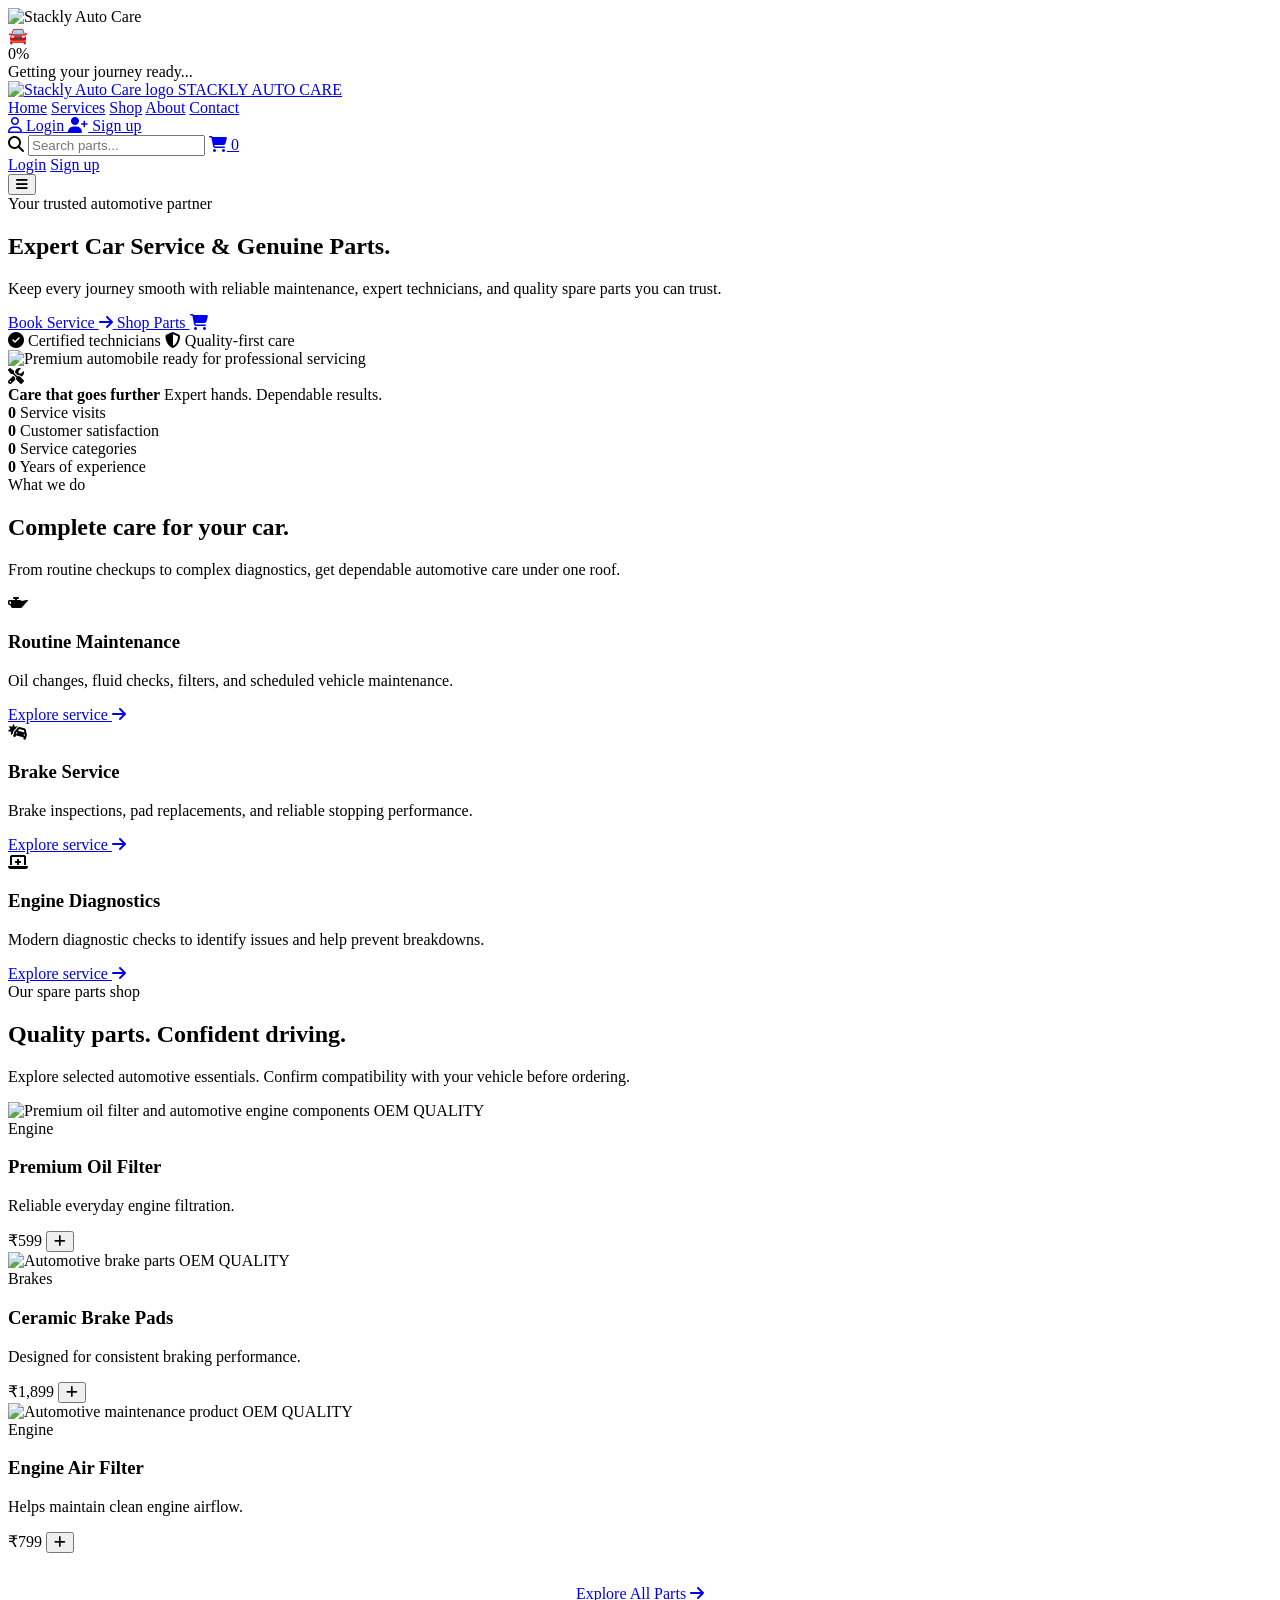
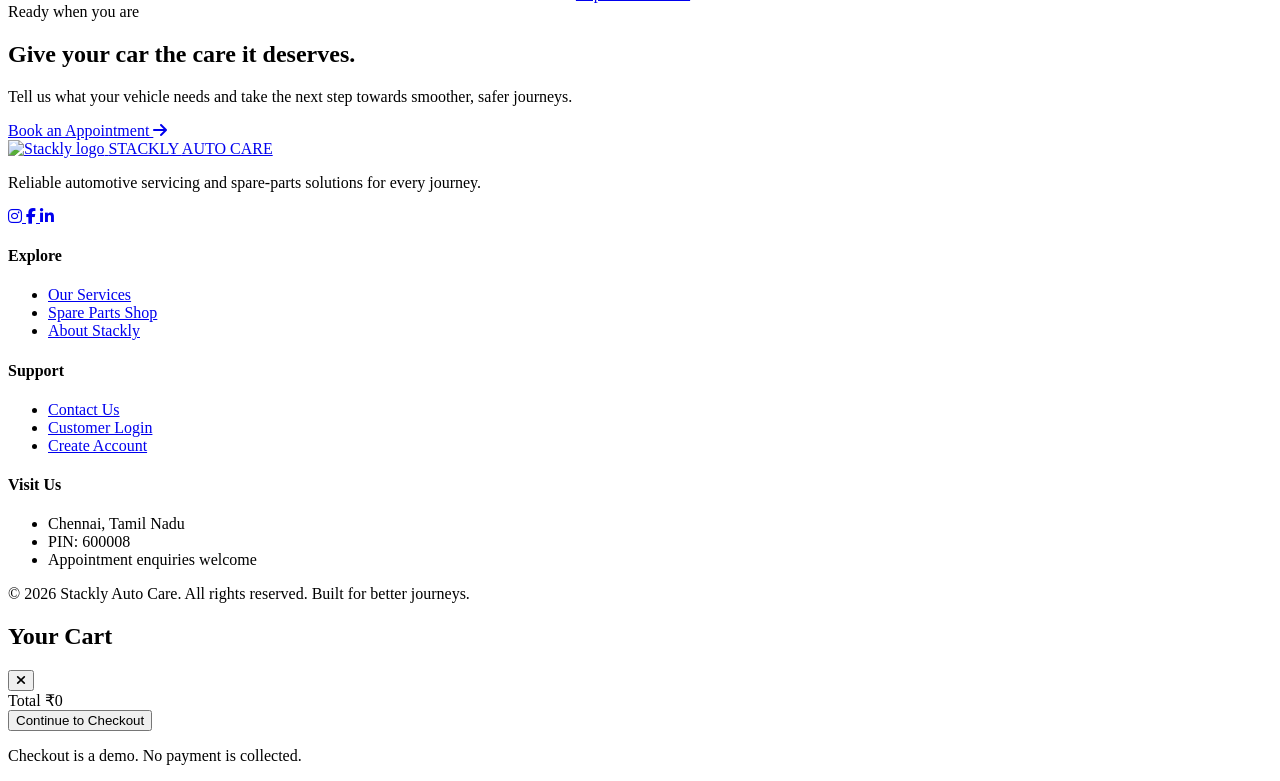
==== index.html @ f5e22f19 "Add files via upload" ====
<!DOCTYPE html>
<html lang="en">
<head>
  <meta charset="UTF-8">
  <meta name="viewport" content="width=device-width, initial-scale=1.0">
  <meta name="theme-color" content="#0A2540">
  <meta name="description" content="Stackly Auto Care — expert automotive service and genuine spare parts in Chennai.">

  <title>Stackly Auto Care | Expert Car Service &amp; Genuine Parts</title>

  
  <link rel="stylesheet" href="https://cdnjs.cloudflare.com/ajax/libs/font-awesome/6.5.2/css/all.min.css">
  <link rel="stylesheet" href="css/style.css">

  <script src="js/main.js" defer></script>
</head>

<body>

  <!-- PRELOADER -->
  <div id="preloader" aria-label="Loading Stackly Auto Care">
    <div class="loader-content">
      <img
        class="loader-logo"
        src="img/logo%20(2).webp"
        alt="Stackly Auto Care"
      >

      <div class="road">
        <span class="driving-car">🚘</span>
      </div>

      <div
        class="loader-progress"
        role="progressbar"
        aria-label="Page loading progress"
        aria-valuemin="0"
        aria-valuemax="100"
      >
        <span id="loader-bar"></span>
      </div>

      <div id="loader-number" class="loader-number">0%</div>
      <div class="loader-caption">Getting your journey ready...</div>
    </div>
  </div>

  <!-- HEADER AND NAVIGATION -->
  <header class="site-header">
    <div class="container navbar">

      <!-- BRAND LOGO -->
      <a class="brand" href="index.html" aria-label="Stackly Auto Care Home">
        <img
          src="img/logo%20(2).webp"
          alt="Stackly Auto Care logo"
        >
        <span class="brand-name">
          STACKLY <span>AUTO CARE</span>
        </span>
      </a>

      <!-- PRIMARY NAVIGATION -->
      <nav
        class="nav-links"
        id="primary-navigation"
        aria-label="Main navigation"
      >
        <a href="index.html" class="active">Home</a>
        <a href="services.html">Services</a>
        <a href="shop.html">Shop</a>
        <a href="about.html">About</a>
        <a href="contact.html">Contact</a>

        <!-- AUTH LINKS: MOBILE MENU -->
        <div class="mobile-auth-links">
          <a href="login.html">
            <i class="fa-regular fa-user" aria-hidden="true"></i>
            Login
          </a>

          <a href="signup.html">
            <i class="fa-solid fa-user-plus" aria-hidden="true"></i>
            Sign up
          </a>
        </div>
      </nav>

      <!-- SEARCH, CART, AUTH AND MENU BUTTON -->
      <div class="nav-actions">

        <label class="search-wrap">
          <i class="fa-solid fa-magnifying-glass" aria-hidden="true"></i>
          <input
            id="global-search"
            type="search"
            placeholder="Search parts..."
            aria-label="Search products"
          >
        </label>

        <a href="shop.html" class="cart-link" aria-label="Open shopping cart">
          <i class="fa-solid fa-cart-shopping" aria-hidden="true"></i>
          <span class="cart-count">0</span>
        </a>

        <!-- DESKTOP AUTH BUTTONS -->
        <div class="auth-links">
          <a class="btn btn-outline" href="login.html">Login</a>
          <a class="btn btn-primary" href="signup.html">Sign up</a>
        </div>

        <!-- MOBILE MENU BUTTON -->
        <button
          class="menu-toggle"
          type="button"
          aria-label="Open navigation menu"
          aria-controls="primary-navigation"
          aria-expanded="false"
        >
          <i class="fa-solid fa-bars" aria-hidden="true"></i>
        </button>

      </div>
    </div>
  </header>

  <main>

    <!-- HERO -->
    <section class="hero">
      <div class="container hero-grid">

        <div class="hero-copy reveal">
          <span class="eyebrow">Your trusted automotive partner</span>

          <h1>
            Expert Car Service
            <span>&amp; Genuine Parts.</span>
          </h1>

          <p>
            Keep every journey smooth with reliable maintenance,
            expert technicians, and quality spare parts you can trust.
          </p>

          <div class="hero-actions">
            <a href="contact.html#appointment" class="btn btn-primary">
              Book Service
              <i class="fa-solid fa-arrow-right" aria-hidden="true"></i>
            </a>

            <a href="shop.html" class="btn btn-white">
              Shop Parts
              <i class="fa-solid fa-cart-shopping" aria-hidden="true"></i>
            </a>
          </div>

          <div class="hero-trust">
            <span>
              <i class="fa-solid fa-circle-check" aria-hidden="true"></i>
              Certified technicians
            </span>

            <span>
              <i class="fa-solid fa-shield-halved" aria-hidden="true"></i>
              Quality-first care
            </span>
          </div>
        </div>

        <!-- LOCAL IMAGE 1: HERO CAR -->
        <div class="hero-visual reveal">
          <img
            class="hero-car-image"
            src="img/adam-stefanca-hdMSxGizchk-unsplash.jpg"
            alt="Premium automobile ready for professional servicing"
            fetchpriority="high"
          >

          <div class="floating-card">
            <div class="floating-icon">
              <i class="fa-solid fa-screwdriver-wrench" aria-hidden="true"></i>
            </div>

            <strong>Care that goes further</strong>
            <span>Expert hands. Dependable results.</span>
          </div>
        </div>

      </div>
    </section>

    <!-- STATISTICS -->
    <section class="stats-strip">
      <div class="container stats-grid">

        <div class="stat">
          <strong data-count="2500" data-suffix="+">0</strong>
          <span>Service visits</span>
        </div>

        <div class="stat">
          <strong data-count="98" data-suffix="%">0</strong>
          <span>Customer satisfaction</span>
        </div>

        <div class="stat">
          <strong data-count="12" data-suffix="+">0</strong>
          <span>Service categories</span>
        </div>

        <div class="stat">
          <strong data-count="8" data-suffix="+">0</strong>
          <span>Years of experience</span>
        </div>

      </div>
    </section>

    <!-- SERVICES PREVIEW -->
    <section class="section">
      <div class="container">

        <div class="section-head reveal">
          <span class="eyebrow">What we do</span>

          <h2>
            Complete care for
            <span class="text-blue">your car.</span>
          </h2>

          <p>
            From routine checkups to complex diagnostics,
            get dependable automotive care under one roof.
          </p>
        </div>

        <div class="grid-3">

          <article class="card service-card reveal">
            <div class="icon-box">
              <i class="fa-solid fa-oil-can" aria-hidden="true"></i>
            </div>

            <h3>Routine Maintenance</h3>

            <p>
              Oil changes, fluid checks, filters, and scheduled
              vehicle maintenance.
            </p>

            <a href="services.html" class="card-link">
              Explore service
              <i class="fa-solid fa-arrow-right" aria-hidden="true"></i>
            </a>
          </article>

          <article class="card service-card reveal">
            <div class="icon-box">
              <i class="fa-solid fa-car-burst" aria-hidden="true"></i>
            </div>

            <h3>Brake Service</h3>

            <p>
              Brake inspections, pad replacements, and reliable
              stopping performance.
            </p>

            <a href="services.html" class="card-link">
              Explore service
              <i class="fa-solid fa-arrow-right" aria-hidden="true"></i>
            </a>
          </article>

          <article class="card service-card reveal">
            <div class="icon-box">
              <i class="fa-solid fa-laptop-medical" aria-hidden="true"></i>
            </div>

            <h3>Engine Diagnostics</h3>

            <p>
              Modern diagnostic checks to identify issues and
              help prevent breakdowns.
            </p>

            <a href="services.html" class="card-link">
              Explore service
              <i class="fa-solid fa-arrow-right" aria-hidden="true"></i>
            </a>
          </article>

        </div>
      </div>
    </section>

    <!-- SPARE PARTS -->
    <section class="section section-soft">
      <div class="container">

        <div class="section-head reveal">
          <span class="eyebrow">Our spare parts shop</span>

          <h2>
            Quality parts.
            <span class="text-blue">Confident driving.</span>
          </h2>

          <p>
            Explore selected automotive essentials.
            Confirm compatibility with your vehicle before ordering.
          </p>
        </div>

        <div class="grid-3">

          <!-- PRODUCT 1 -->
          <article class="card product-card reveal" data-searchable>
            <div class="product-image">
              <img
                src="img/kc-shum-hwZq2xkf3mM-unsplash.jpg"
                alt="Premium oil filter and automotive engine components"
                loading="lazy"
              >
              <span class="pill oem-badge">OEM QUALITY</span>
            </div>

            <div class="product-body">
              <span class="product-category">Engine</span>
              <h3>Premium Oil Filter</h3>
              <p>Reliable everyday engine filtration.</p>

              <div class="product-bottom">
                <span class="price">₹599</span>
                <button
                  type="button"
                  class="add-cart"
                  data-product="oil-filter"
                  aria-label="Add Premium Oil Filter to cart"
                >
                  <i class="fa-solid fa-plus" aria-hidden="true"></i>
                </button>
              </div>
            </div>
          </article>

          <!-- PRODUCT 2 -->
          <article class="card product-card reveal" data-searchable>
            <div class="product-image">
              <img
                src="img/mehmet-talha-onuk-pnsfHAAA-k4-unsplash.jpg"
                alt="Automotive brake parts"
                loading="lazy"
              >
              <span class="pill oem-badge">OEM QUALITY</span>
            </div>

            <div class="product-body">
              <span class="product-category">Brakes</span>
              <h3>Ceramic Brake Pads</h3>
              <p>Designed for consistent braking performance.</p>

              <div class="product-bottom">
                <span class="price">₹1,899</span>
                <button
                  type="button"
                  class="add-cart"
                  data-product="brake-pads"
                  aria-label="Add Ceramic Brake Pads to cart"
                >
                  <i class="fa-solid fa-plus" aria-hidden="true"></i>
                </button>
              </div>
            </div>
          </article>

          <!-- PRODUCT 3 -->
          <article class="card product-card reveal" data-searchable>
            <div class="product-image">
              <img
                src="img/peter-broomfield-m3m-lnR90uM-unsplash.jpg"
                alt="Automotive maintenance product"
                loading="lazy"
              >
              <span class="pill oem-badge">OEM QUALITY</span>
            </div>

            <div class="product-body">
              <span class="product-category">Engine</span>
              <h3>Engine Air Filter</h3>
              <p>Helps maintain clean engine airflow.</p>

              <div class="product-bottom">
                <span class="price">₹799</span>
                <button
                  type="button"
                  class="add-cart"
                  data-product="air-filter"
                  aria-label="Add Engine Air Filter to cart"
                >
                  <i class="fa-solid fa-plus" aria-hidden="true"></i>
                </button>
              </div>
            </div>
          </article>

        </div>

        <div style="text-align:center;margin-top:32px">
          <a href="shop.html" class="btn btn-primary">
            Explore All Parts
            <i class="fa-solid fa-arrow-right" aria-hidden="true"></i>
          </a>
        </div>

      </div>
    </section>

    <!-- CALL TO ACTION -->
    <section class="section">
      <div class="container cta-panel reveal">

        <div>
          <span class="eyebrow">Ready when you are</span>

          <h2>Give your car the care it deserves.</h2>

          <p>
            Tell us what your vehicle needs and take the next step
            towards smoother, safer journeys.
          </p>
        </div>

        <a href="contact.html#appointment" class="btn btn-white">
          Book an Appointment
          <i class="fa-solid fa-arrow-right" aria-hidden="true"></i>
        </a>

      </div>
    </section>

  </main>

  <!-- FOOTER -->
  <footer class="site-footer">
    <div class="container">

      <div class="footer-grid">

        <div>
          <a class="brand" href="index.html">
            <img src="img/logo%20(2).webp" alt="Stackly logo">
            <span class="brand-name">
              STACKLY <span>AUTO CARE</span>
            </span>
          </a>

          <p class="footer-about">
            Reliable automotive servicing and spare-parts solutions
            for every journey.
          </p>

          <div class="socials">
            <a href="#" aria-label="Instagram">
              <i class="fa-brands fa-instagram" aria-hidden="true"></i>
            </a>

            <a href="#" aria-label="Facebook">
              <i class="fa-brands fa-facebook-f" aria-hidden="true"></i>
            </a>

            <a href="#" aria-label="LinkedIn">
              <i class="fa-brands fa-linkedin-in" aria-hidden="true"></i>
            </a>
          </div>
        </div>

        <div>
          <h4>Explore</h4>
          <ul class="footer-links">
            <li><a href="services.html">Our Services</a></li>
            <li><a href="shop.html">Spare Parts Shop</a></li>
            <li><a href="about.html">About Stackly</a></li>
          </ul>
        </div>

        <div>
          <h4>Support</h4>
          <ul class="footer-links">
            <li><a href="contact.html">Contact Us</a></li>
            <li><a href="login.html">Customer Login</a></li>
            <li><a href="signup.html">Create Account</a></li>
          </ul>
        </div>

        <div>
          <h4>Visit Us</h4>
          <ul class="footer-links">
            <li>Chennai, Tamil Nadu</li>
            <li>PIN: 600008</li>
            <li>Appointment enquiries welcome</li>
          </ul>
        </div>

      </div>

      <div class="footer-bottom">
        <span>© 2026 Stackly Auto Care. All rights reserved.</span>
        <span>Built for better journeys.</span>
      </div>

    </div>
  </footer>

  <!-- SHOPPING CART DRAWER -->
  <div id="cart-overlay" class="drawer-overlay" aria-hidden="true">

    <aside
      class="cart-drawer"
      role="dialog"
      aria-modal="true"
      aria-label="Shopping cart"
    >
      <div class="drawer-head">
        <h2 style="font-size:1.5rem">Your Cart</h2>

        <button
          type="button"
          class="icon-btn"
          data-cart-close
          aria-label="Close cart"
        >
          <i class="fa-solid fa-xmark" aria-hidden="true"></i>
        </button>
      </div>

      <div id="cart-items" class="cart-items"></div>

      <div class="cart-summary">
        <div class="total-row">
          <span>Total</span>
          <span id="cart-total">₹0</span>
        </div>

        <button
          type="button"
          id="checkout-btn"
          class="btn btn-primary btn-block"
        >
          Continue to Checkout
        </button>

        <p class="form-note mt-16">
          Checkout is a demo. No payment is collected.
        </p>
      </div>
    </aside>

  </div>

</body>
</html>
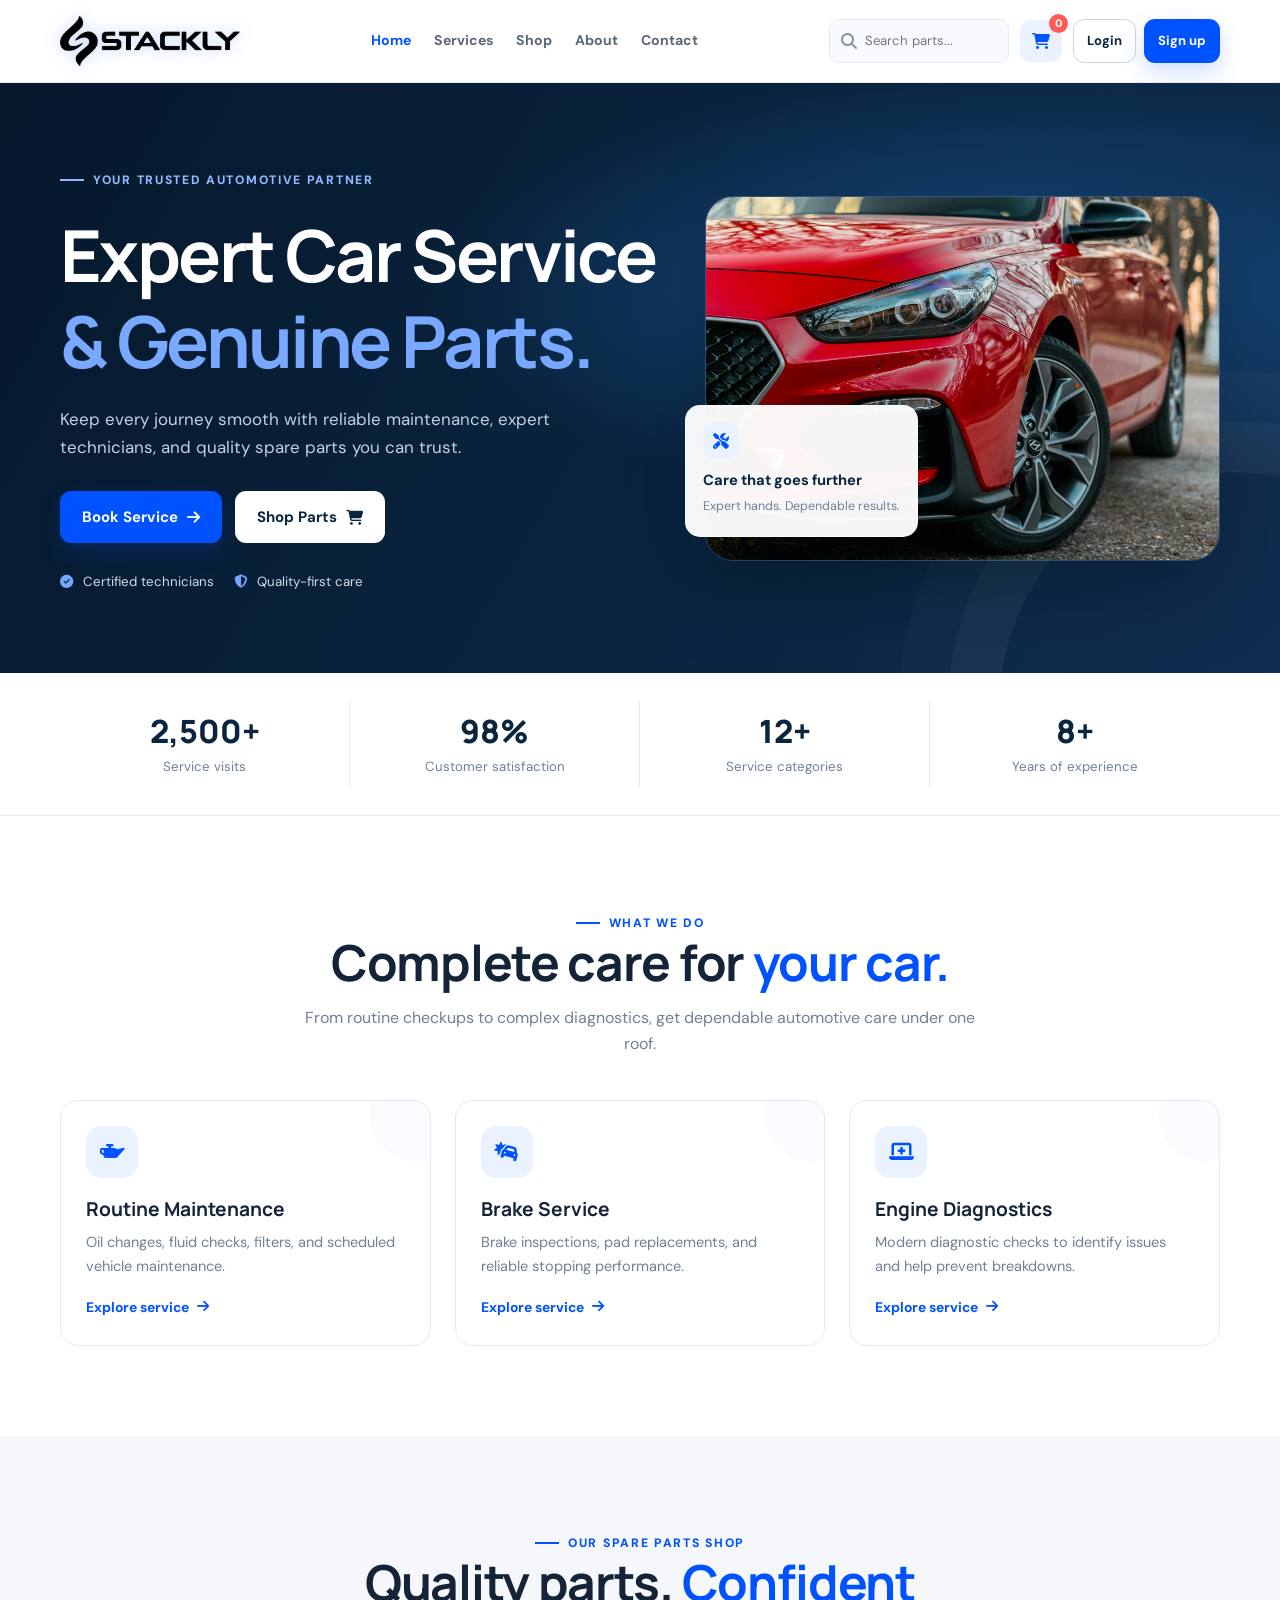
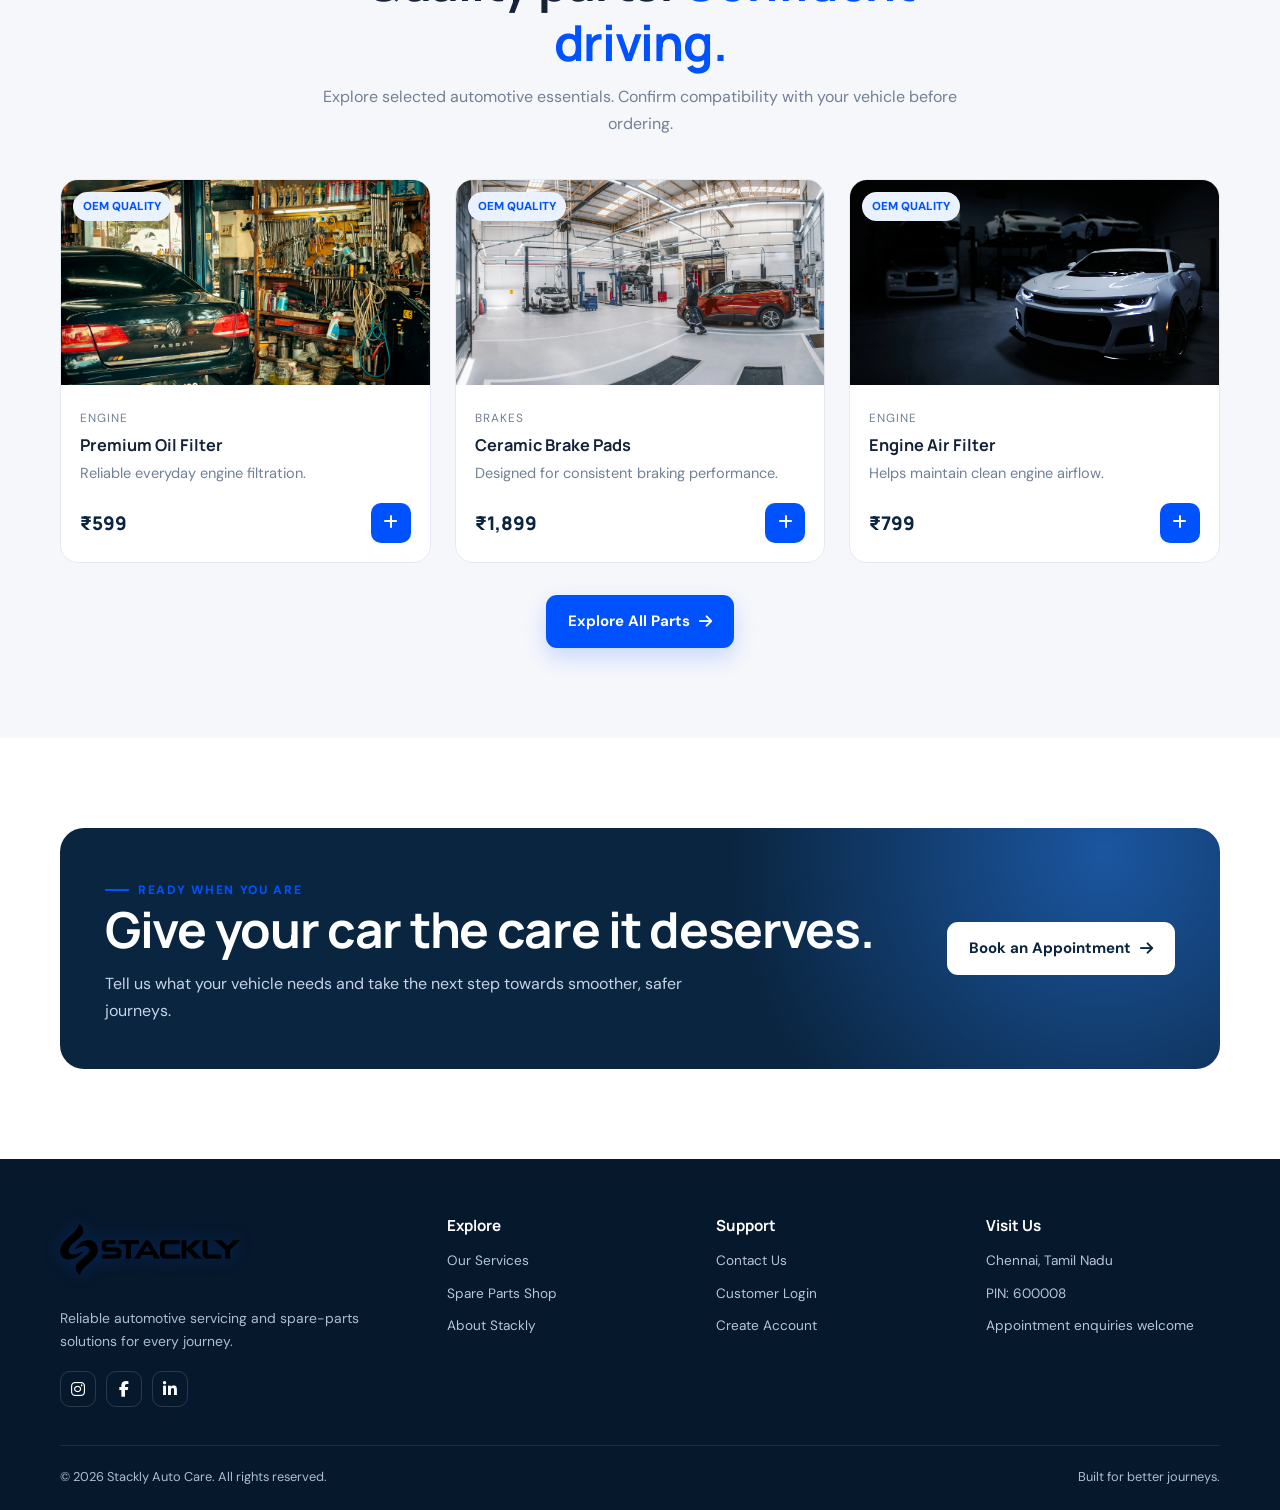
==== commit ea429e78: "Add files via upload" ====
--- a/index.html
+++ b/index.html
@@ -173,7 +173,7 @@
         <div class="hero-visual reveal">
           <img
             class="hero-car-image"
-            src="img/adam-stefanca-hdMSxGizchk-unsplash.jpg"
+            src="img/adam-stefanca-hdMSxGizchk-unsplash.webp"
             alt="Premium automobile ready for professional servicing"
             fetchpriority="high"
           >
@@ -320,7 +320,7 @@
           <article class="card product-card reveal" data-searchable>
             <div class="product-image">
               <img
-                src="img/kc-shum-hwZq2xkf3mM-unsplash.jpg"
+                src="img/kc-shum-hwZq2xkf3mM-unsplash.webp"
                 alt="Premium oil filter and automotive engine components"
                 loading="lazy"
               >
@@ -350,7 +350,7 @@
           <article class="card product-card reveal" data-searchable>
             <div class="product-image">
               <img
-                src="img/mehmet-talha-onuk-pnsfHAAA-k4-unsplash.jpg"
+                src="img/mehmet-talha-onuk-pnsfHAAA-k4-unsplash.webp"
                 alt="Automotive brake parts"
                 loading="lazy"
               >
@@ -380,7 +380,7 @@
           <article class="card product-card reveal" data-searchable>
             <div class="product-image">
               <img
-                src="img/peter-broomfield-m3m-lnR90uM-unsplash.jpg"
+                src="img/peter-broomfield-m3m-lnR90uM-unsplash.webp"
                 alt="Automotive maintenance product"
                 loading="lazy"
               >
--- a/css/style.css
+++ b/css/style.css
@@ -0,0 +1,2004 @@
+/* =========================================================
+   STACKLY AUTO CARE — COMPLETE RESPONSIVE STYLESHEET
+   File: css/style.css
+   Logo: img/logo (2).webp
+   ========================================================= */
+
+@import url('https://fonts.googleapis.com/css2?family=DM+Sans:wght@400;500;600;700&family=Manrope:wght@400;500;600;700;800&display=swap');
+
+/* ==================== ROOT VARIABLES ==================== */
+
+:root {
+  --navy: #0A2540;
+  --navy-deep: #06182c;
+  --blue: #0052FF;
+  --blue-light: #eaf1ff;
+  --white: #fff;
+  --bg: #f5f7fb;
+  --text: #142338;
+  --muted: #718096;
+  --border: #e5eaf2;
+  --green: #16a36a;
+  --radius: 18px;
+  --shadow: 0 18px 50px rgba(10, 37, 64, .09);
+}
+
+/* ==================== RESET & GLOBAL ==================== */
+
+* {
+  box-sizing: border-box;
+  margin: 0;
+  padding: 0;
+}
+
+html {
+  scroll-behavior: smooth;
+  scroll-padding-top: 95px;
+  -webkit-text-size-adjust: 100%;
+}
+
+body {
+  font-family: 'DM Sans', sans-serif;
+  color: var(--text);
+  background: var(--white);
+  line-height: 1.65;
+  overflow-x: clip;
+}
+
+body.loading {
+  overflow: hidden;
+}
+
+img {
+  display: block;
+  max-width: 100%;
+}
+
+a {
+  color: inherit;
+  text-decoration: none;
+}
+
+button,
+input,
+select,
+textarea {
+  font: inherit;
+  -webkit-tap-highlight-color: transparent;
+}
+
+button {
+  cursor: pointer;
+}
+
+button:focus-visible,
+a:focus-visible,
+input:focus-visible,
+select:focus-visible,
+textarea:focus-visible {
+  outline: 3px solid var(--blue);
+  outline-offset: 3px;
+}
+
+.container {
+  width: min(1160px, calc(100% - 40px));
+  margin-inline: auto;
+}
+
+.section {
+  padding: 90px 0;
+}
+
+.section-soft {
+  background: var(--bg);
+}
+
+.section-head {
+  max-width: 680px;
+  margin: 0 auto 42px;
+  text-align: center;
+}
+
+.section-head p {
+  color: var(--muted);
+  margin-top: 12px;
+}
+
+.eyebrow {
+  display: inline-flex;
+  align-items: center;
+  gap: 9px;
+  font-size: .76rem;
+  font-weight: 800;
+  letter-spacing: 1.7px;
+  color: var(--blue);
+  text-transform: uppercase;
+}
+
+.eyebrow::before {
+  content: "";
+  width: 24px;
+  height: 2px;
+  background: currentColor;
+  flex-shrink: 0;
+}
+
+h1,
+h2,
+h3,
+h4 {
+  font-family: Manrope, sans-serif;
+  line-height: 1.2;
+}
+
+h1 {
+  font-size: clamp(2.5rem, 5.6vw, 4.7rem);
+  letter-spacing: -2.6px;
+}
+
+h2 {
+  font-size: clamp(2rem, 4vw, 3.1rem);
+  letter-spacing: -1.3px;
+}
+
+h3 {
+  font-size: 1.2rem;
+}
+
+p {
+  overflow-wrap: break-word;
+}
+
+.muted {
+  color: var(--muted);
+}
+
+.small {
+  font-size: .88rem;
+}
+
+.text-blue {
+  color: var(--blue);
+}
+
+.mt-16 {
+  margin-top: 16px;
+}
+
+.mt-24 {
+  margin-top: 24px;
+}
+
+.mb-24 {
+  margin-bottom: 24px;
+}
+
+/* ==================== BUTTONS ==================== */
+
+.btn {
+  display: inline-flex;
+  align-items: center;
+  justify-content: center;
+  gap: 9px;
+  padding: 13px 21px;
+  border: 1px solid transparent;
+  border-radius: 11px;
+  font-size: .94rem;
+  font-weight: 700;
+  text-align: center;
+  transition:
+    transform .25s ease,
+    background .25s ease,
+    color .25s ease,
+    box-shadow .25s ease,
+    border-color .25s ease;
+}
+
+.btn:hover {
+  transform: translateY(-3px);
+}
+
+.btn-primary {
+  color: white;
+  background: var(--blue);
+  box-shadow: 0 9px 22px #0052ff30;
+}
+
+.btn-primary:hover {
+  background: #003fce;
+  box-shadow: 0 12px 26px #0052ff40;
+}
+
+.btn-dark {
+  color: white;
+  background: var(--navy);
+}
+
+.btn-dark:hover {
+  background: #123c64;
+}
+
+.btn-outline {
+  color: var(--navy);
+  background: white;
+  border-color: #cbd5e1;
+}
+
+.btn-outline:hover {
+  color: var(--blue);
+  border-color: var(--blue);
+}
+
+.btn-white {
+  color: var(--navy);
+  background: white;
+}
+
+.btn-block {
+  width: 100%;
+}
+
+button:disabled {
+  opacity: .55;
+  cursor: not-allowed;
+  transform: none !important;
+}
+
+/* ==================== LOGO ==================== */
+
+.brand {
+  display: inline-flex;
+  align-items: center;
+  justify-content: flex-start;
+  flex-shrink: 0;
+  gap: 0;
+  line-height: 1;
+  text-decoration: none;
+}
+
+.brand-name {
+  display: none !important;
+}
+
+.brand img {
+  display: block;
+  width: 180px;
+  height: 65px;
+  max-width: 100%;
+  object-fit: contain;
+  object-position: left center;
+  filter: drop-shadow(0 0 8px rgba(0, 82, 255, .25));
+  transition: transform .3s ease, filter .3s ease;
+}
+
+.brand:hover img {
+  transform: scale(1.04);
+  filter: drop-shadow(0 0 12px rgba(0, 82, 255, .5));
+}
+
+.site-footer .brand img {
+  width: 180px;
+  height: 65px;
+}
+
+.auth-visual .brand {
+  position: absolute;
+  top: 28px;
+  left: 35px;
+}
+
+.auth-visual .brand img {
+  width: 180px;
+  height: 65px;
+}
+
+/* ==================== PRELOADER ==================== */
+
+#preloader {
+  position: fixed;
+  inset: 0;
+  z-index: 9999;
+  display: grid;
+  place-items: center;
+  color: white;
+  background: var(--navy-deep);
+  transition: opacity .55s ease, visibility .55s ease;
+}
+
+#preloader.finished {
+  opacity: 0;
+  visibility: hidden;
+  pointer-events: none;
+}
+
+.loader-content {
+  width: min(430px, 86vw);
+  text-align: center;
+}
+
+.loader-logo {
+  display: block;
+  width: 200px;
+  height: 100px;
+  max-width: 85%;
+  margin: 0 auto 15px;
+  object-fit: contain;
+  filter: drop-shadow(0 0 14px rgba(0, 82, 255, .5));
+  animation: logoGlow 1.6s infinite alternate;
+}
+
+.loader-brand,
+.loader-brand span {
+  display: none !important;
+}
+
+.road {
+  position: relative;
+  height: 52px;
+  margin: 30px 0 18px;
+  overflow: hidden;
+  border-bottom: 3px dashed #ffffff65;
+}
+
+.driving-car {
+  position: absolute;
+  bottom: 4px;
+  left: 0;
+  font-size: 35px;
+  filter: drop-shadow(0 0 10px #0052ff);
+  animation: driveRoad 2.5s linear infinite;
+}
+
+.loader-progress {
+  height: 5px;
+  overflow: hidden;
+  border-radius: 10px;
+  background: #ffffff20;
+}
+
+.loader-progress span {
+  display: block;
+  width: 0;
+  height: 100%;
+  background: #4387ff;
+  transition: width .1s linear;
+}
+
+.loader-number {
+  margin-top: 12px;
+  font: 800 1.2rem Manrope, sans-serif;
+}
+
+.loader-caption {
+  margin-top: 4px;
+  color: #aabbd2;
+  font-size: .8rem;
+}
+
+/* ==================== HEADER & NAVIGATION ==================== */
+
+.site-header {
+  position: sticky;
+  top: 0;
+  z-index: 3000;
+  isolation: isolate;
+  background: rgba(255, 255, 255, .96);
+  backdrop-filter: blur(18px);
+  -webkit-backdrop-filter: blur(18px);
+  border-bottom: 1px solid rgba(229, 234, 242, .85);
+  transition: box-shadow .25s ease;
+}
+
+.site-header.scrolled {
+  box-shadow: 0 8px 25px #0a254012;
+}
+
+.navbar {
+  position: relative;
+  min-height: 82px;
+  display: flex;
+  align-items: center;
+  justify-content: space-between;
+  gap: 22px;
+}
+
+.nav-links {
+  display: flex;
+  align-items: center;
+  gap: 23px;
+}
+
+.nav-links a {
+  color: #5b687a;
+  font-size: .88rem;
+  font-weight: 700;
+  transition: color .2s ease;
+}
+
+.nav-links a:hover,
+.nav-links a.active {
+  color: var(--blue);
+}
+
+.nav-actions {
+  position: relative;
+  z-index: 3002;
+  display: flex;
+  align-items: center;
+  gap: 11px;
+}
+
+.search-wrap {
+  position: relative;
+}
+
+.search-wrap input {
+  width: 180px;
+  padding: 10px 13px 10px 35px;
+  border: 1px solid var(--border);
+  border-radius: 10px;
+  outline: none;
+  background: #f8faff;
+  font-size: .82rem;
+}
+
+.search-wrap input:focus {
+  border-color: var(--blue);
+}
+
+.search-wrap i {
+  position: absolute;
+  top: 50%;
+  left: 12px;
+  color: #8793a5;
+  transform: translateY(-50%);
+}
+
+.cart-link {
+  position: relative;
+  display: grid;
+  place-items: center;
+  flex-shrink: 0;
+  width: 42px;
+  height: 42px;
+  border-radius: 11px;
+  color: var(--blue);
+  background: var(--blue-light);
+}
+
+.cart-count {
+  position: absolute;
+  top: -6px;
+  right: -6px;
+  display: grid;
+  place-items: center;
+  min-width: 19px;
+  height: 19px;
+  padding: 0 4px;
+  border-radius: 20px;
+  color: white;
+  background: #ff5b55;
+  font-size: .68rem;
+  font-weight: 800;
+}
+
+.auth-links {
+  display: flex;
+  gap: 8px;
+}
+
+.auth-links .btn {
+  padding: 10px 13px;
+  font-size: .82rem;
+}
+
+/* Mobile-only Login and Sign up links.
+   Keep hidden on desktop. */
+
+.mobile-auth-links {
+  display: none;
+}
+
+.menu-toggle {
+  display: none;
+  position: relative;
+  z-index: 3003;
+  flex-shrink: 0;
+  place-items: center;
+  width: 43px;
+  height: 43px;
+  margin-left: 0;
+  border: 0;
+  border-radius: 10px;
+  color: var(--navy);
+  background: var(--blue-light);
+  font-size: 1.2rem;
+  cursor: pointer;
+  pointer-events: auto;
+  touch-action: manipulation;
+  -webkit-tap-highlight-color: transparent;
+}
+
+/* ==================== HERO SECTION ==================== */
+
+.hero {
+  position: relative;
+  overflow: hidden;
+  color: white;
+  background:
+    radial-gradient(ellipse at 78% 35%, #174d85 0%, transparent 40%),
+    linear-gradient(120deg, #06182c, #0a2540 60%, #102e51);
+}
+
+.hero::after {
+  content: "";
+  position: absolute;
+  right: -190px;
+  bottom: -270px;
+  width: 470px;
+  height: 470px;
+  border: 1px solid #ffffff15;
+  border-radius: 50%;
+  box-shadow: 0 0 0 50px #ffffff08, 0 0 0 100px #ffffff05;
+  pointer-events: none;
+}
+
+.hero-grid {
+  display: grid;
+  grid-template-columns: 1.08fr .92fr;
+  align-items: center;
+  gap: 40px;
+  min-height: 590px;
+  padding-top: 65px;
+  padding-bottom: 65px;
+}
+
+.hero-copy {
+  position: relative;
+  z-index: 2;
+}
+
+.hero .eyebrow {
+  color: #91baff;
+}
+
+.hero-copy h1 {
+  margin: 22px 0;
+}
+
+.hero-copy h1 span {
+  color: #78a8ff;
+}
+
+.hero-copy > p {
+  max-width: 560px;
+  color: #c3d1e4;
+  font-size: 1.06rem;
+}
+
+.hero-actions {
+  display: flex;
+  flex-wrap: wrap;
+  gap: 13px;
+  margin-top: 29px;
+}
+
+.hero-trust {
+  display: flex;
+  flex-wrap: wrap;
+  gap: 20px;
+  margin-top: 28px;
+  color: #d2deed;
+  font-size: .83rem;
+}
+
+.hero-trust i {
+  margin-right: 6px;
+  color: #74a8ff;
+}
+
+.hero-visual {
+  position: relative;
+  z-index: 1;
+  min-width: 0;
+}
+
+.hero-car-image {
+  width: 100%;
+  height: 365px;
+  object-fit: cover;
+  border: 1px solid #ffffff25;
+  border-radius: 28px;
+  box-shadow: 0 30px 80px #00000040;
+  animation: floatCar 5s ease-in-out infinite;
+}
+
+.floating-card {
+  position: absolute;
+  bottom: 24px;
+  left: -20px;
+  max-width: 235px;
+  padding: 17px;
+  border: 1px solid #ffffff70;
+  border-radius: 15px;
+  color: var(--navy);
+  background: rgba(255, 255, 255, .96);
+  box-shadow: var(--shadow);
+}
+
+.floating-card strong {
+  display: block;
+  font-size: .92rem;
+}
+
+.floating-card span {
+  color: var(--muted);
+  font-size: .78rem;
+}
+
+.floating-icon {
+  display: grid;
+  place-items: center;
+  width: 36px;
+  height: 36px;
+  margin-bottom: 9px;
+  border-radius: 10px;
+  color: var(--blue);
+  background: var(--blue-light);
+}
+
+/* ==================== INNER PAGE HERO ==================== */
+
+.page-hero {
+  padding: 65px 0;
+  color: white;
+  background: linear-gradient(120deg, #071b31, #0a2540);
+}
+
+.page-hero p {
+  max-width: 620px;
+  margin-top: 15px;
+  color: #c2d1e4;
+}
+
+.page-hero h1 {
+  font-size: clamp(2.4rem, 5vw, 3.8rem);
+  letter-spacing: -1.7px;
+}
+
+.breadcrumb {
+  margin-bottom: 15px;
+  color: #aac5ed;
+  font-size: .84rem;
+}
+
+.breadcrumb a:hover {
+  color: white;
+}
+
+/* ==================== STATS ==================== */
+
+.stats-strip {
+  border-bottom: 1px solid var(--border);
+  background: white;
+}
+
+.stats-grid {
+  display: grid;
+  grid-template-columns: repeat(4, minmax(0, 1fr));
+  padding: 28px 0;
+}
+
+.stat {
+  padding: 8px 16px;
+  border-right: 1px solid var(--border);
+  text-align: center;
+}
+
+.stat:last-child {
+  border-right: 0;
+}
+
+.stat strong {
+  display: block;
+  color: var(--navy);
+  font: 800 2rem Manrope, sans-serif;
+}
+
+.stat span {
+  color: var(--muted);
+  font-size: .83rem;
+}
+
+/* ==================== GRIDS & CARDS ==================== */
+
+.grid-2 {
+  display: grid;
+  grid-template-columns: repeat(2, minmax(0, 1fr));
+  gap: 25px;
+}
+
+.grid-3 {
+  display: grid;
+  grid-template-columns: repeat(3, minmax(0, 1fr));
+  gap: 24px;
+}
+
+.grid-4 {
+  display: grid;
+  grid-template-columns: repeat(4, minmax(0, 1fr));
+  gap: 20px;
+}
+
+.card {
+  padding: 25px;
+  border: 1px solid var(--border);
+  border-radius: var(--radius);
+  background: white;
+  transition:
+    transform .3s ease,
+    box-shadow .3s ease,
+    border-color .3s ease;
+}
+
+.card:hover {
+  transform: translateY(-6px);
+  border-color: #cad9ff;
+  box-shadow: var(--shadow);
+}
+
+.icon-box {
+  display: grid;
+  place-items: center;
+  width: 52px;
+  height: 52px;
+  margin-bottom: 20px;
+  border-radius: 15px;
+  color: var(--blue);
+  background: var(--blue-light);
+  font-size: 1.25rem;
+}
+
+.card h3 {
+  margin-bottom: 10px;
+}
+
+.card p {
+  color: var(--muted);
+  font-size: .91rem;
+}
+
+.card-link {
+  display: inline-flex;
+  align-items: center;
+  gap: 8px;
+  margin-top: 17px;
+  color: var(--blue);
+  font-size: .87rem;
+  font-weight: 700;
+}
+
+.service-card {
+  position: relative;
+  overflow: hidden;
+}
+
+.service-card::after {
+  content: "";
+  position: absolute;
+  top: -35px;
+  right: -35px;
+  width: 95px;
+  height: 95px;
+  border-radius: 50%;
+  background: #0052ff06;
+  transition: transform .3s ease;
+}
+
+.service-card:hover::after {
+  transform: scale(1.6);
+}
+
+.service-card > * {
+  position: relative;
+  z-index: 1;
+}
+
+.service-meta {
+  display: flex;
+  align-items: center;
+  justify-content: space-between;
+  gap: 10px;
+  margin-top: 15px;
+}
+
+.pill {
+  display: inline-flex;
+  padding: 5px 10px;
+  border-radius: 30px;
+  color: var(--blue);
+  background: var(--blue-light);
+  font-size: .72rem;
+  font-weight: 800;
+}
+
+.pill.green {
+  color: #08764b;
+  background: #e5f8ef;
+}
+
+/* ==================== SHOP PRODUCTS ==================== */
+
+.filter-row {
+  display: flex;
+  justify-content: center;
+  flex-wrap: wrap;
+  gap: 10px;
+  margin-bottom: 30px;
+}
+
+.filter-btn {
+  padding: 9px 16px;
+  border: 1px solid var(--border);
+  border-radius: 30px;
+  color: #59687b;
+  background: white;
+  font-size: .85rem;
+  font-weight: 700;
+  transition: background .2s ease, color .2s ease;
+}
+
+.filter-btn.active,
+.filter-btn:hover {
+  border-color: var(--navy);
+  color: white;
+  background: var(--navy);
+}
+
+.product-card {
+  overflow: hidden;
+  padding: 0;
+}
+
+.product-image {
+  position: relative;
+  height: 205px;
+  overflow: hidden;
+  background: #f0f3f8;
+}
+
+.product-image img {
+  width: 100%;
+  height: 100%;
+  object-fit: cover;
+  transition: transform .5s ease;
+}
+
+.product-card:hover .product-image img {
+  transform: scale(1.06);
+}
+
+.oem-badge {
+  position: absolute;
+  top: 12px;
+  left: 12px;
+}
+
+.product-body {
+  padding: 19px;
+}
+
+.product-category {
+  color: var(--muted);
+  font-size: .74rem;
+  letter-spacing: 1px;
+  text-transform: uppercase;
+}
+
+.product-body h3 {
+  margin: 6px 0;
+  font-size: 1.02rem;
+}
+
+.product-bottom {
+  display: flex;
+  align-items: center;
+  justify-content: space-between;
+  gap: 8px;
+  margin-top: 17px;
+}
+
+.price {
+  color: var(--navy);
+  font: 800 1.18rem Manrope, sans-serif;
+}
+
+.add-cart {
+  width: 40px;
+  height: 40px;
+  border: 0;
+  border-radius: 10px;
+  color: white;
+  background: var(--blue);
+  transition: background .2s ease, transform .2s ease;
+}
+
+.add-cart:hover {
+  background: var(--navy);
+  transform: scale(1.05);
+}
+
+.product-card[hidden] {
+  display: none !important;
+}
+
+/* ==================== ABOUT & CALL TO ACTION ==================== */
+
+.about-image {
+  width: 100%;
+  height: 430px;
+  object-fit: cover;
+  border-radius: 24px;
+  box-shadow: var(--shadow);
+}
+
+.check-list {
+  display: grid;
+  gap: 13px;
+  margin: 24px 0;
+  list-style: none;
+}
+
+.check-list li {
+  display: flex;
+  align-items: flex-start;
+  gap: 10px;
+}
+
+.check-list i {
+  margin-top: 5px;
+  color: var(--green);
+}
+
+.cta-panel {
+  display: flex;
+  align-items: center;
+  justify-content: space-between;
+  gap: 25px;
+  padding: 45px;
+  border-radius: 24px;
+  color: white;
+  background:
+    radial-gradient(circle at 90% 10%, #1b56a0, transparent 35%),
+    var(--navy);
+}
+
+.cta-panel p {
+  max-width: 600px;
+  margin-top: 12px;
+  color: #c6d4e6;
+}
+
+/* ==================== FORMS ==================== */
+
+.form-card {
+  padding: 32px;
+  border: 1px solid var(--border);
+  border-radius: 22px;
+  background: white;
+  box-shadow: var(--shadow);
+}
+
+.form-grid {
+  display: grid;
+  grid-template-columns: repeat(2, minmax(0, 1fr));
+  gap: 18px;
+}
+
+.field {
+  display: flex;
+  flex-direction: column;
+  gap: 7px;
+  min-width: 0;
+}
+
+.field.full {
+  grid-column: 1 / -1;
+}
+
+.field label {
+  font-size: .84rem;
+  font-weight: 700;
+}
+
+.field input,
+.field select,
+.field textarea {
+  width: 100%;
+  min-width: 0;
+  padding: 12px 14px;
+  border: 1px solid #dce3ed;
+  border-radius: 10px;
+  outline: none;
+  color: var(--text);
+  background: #fbfcff;
+  transition: border-color .2s ease, box-shadow .2s ease;
+}
+
+.field textarea {
+  min-height: 120px;
+  resize: vertical;
+}
+
+.field input:focus,
+.field select:focus,
+.field textarea:focus {
+  border-color: var(--blue);
+  box-shadow: 0 0 0 3px #0052ff12;
+}
+
+.field input::placeholder,
+.field textarea::placeholder {
+  color: #9aa6b7;
+}
+
+.form-note {
+  color: var(--muted);
+  font-size: .8rem;
+}
+
+.form-message {
+  display: none;
+  margin-bottom: 17px;
+  padding: 13px 15px;
+  border-radius: 10px;
+  font-size: .9rem;
+}
+
+.form-message.show {
+  display: block;
+}
+
+.form-message.success {
+  color: #08764b;
+  background: #e7f9f0;
+}
+
+.form-message.error {
+  color: #a52626;
+  background: #fff0f0;
+}
+
+.contact-info {
+  display: grid;
+  gap: 17px;
+}
+
+.contact-item {
+  display: flex;
+  align-items: flex-start;
+  gap: 15px;
+}
+
+.contact-item .icon-box {
+  flex-shrink: 0;
+  margin: 0;
+}
+
+.map-panel {
+  display: grid;
+  place-items: center;
+  min-height: 245px;
+  padding: 25px;
+  border: 1px solid var(--border);
+  border-radius: 18px;
+  text-align: center;
+  background: linear-gradient(135deg, #e8effb, #f7f9fc);
+}
+
+.map-panel .icon-box {
+  margin-inline: auto;
+}
+
+/* ==================== CART DRAWER ==================== */
+
+.drawer-overlay {
+  position: fixed;
+  inset: 0;
+  z-index: 4000;
+  background: #06182c80;
+  opacity: 0;
+  visibility: hidden;
+  pointer-events: none;
+  transition: opacity .25s ease, visibility .25s ease;
+}
+
+.drawer-overlay.open {
+  opacity: 1;
+  visibility: visible;
+  pointer-events: auto;
+}
+
+.cart-drawer {
+  position: absolute;
+  top: 0;
+  right: 0;
+  display: flex;
+  flex-direction: column;
+  width: min(440px, 100%);
+  height: 100%;
+  padding: 25px;
+  background: white;
+  transform: translateX(100%);
+  transition: transform .3s ease;
+}
+
+.drawer-overlay.open .cart-drawer {
+  transform: translateX(0);
+}
+
+.drawer-head {
+  display: flex;
+  align-items: center;
+  justify-content: space-between;
+  gap: 15px;
+}
+
+.icon-btn {
+  width: 39px;
+  height: 39px;
+  border: 0;
+  border-radius: 9px;
+  color: var(--navy);
+  background: var(--bg);
+}
+
+.cart-items {
+  flex: 1;
+  overflow-y: auto;
+  margin: 20px 0;
+}
+
+.cart-item {
+  display: flex;
+  align-items: center;
+  gap: 12px;
+  padding: 15px 0;
+  border-bottom: 1px solid var(--border);
+}
+
+.cart-item img {
+  width: 64px;
+  height: 64px;
+  border-radius: 10px;
+  object-fit: cover;
+  background: var(--bg);
+}
+
+.cart-item-info {
+  flex: 1;
+  min-width: 0;
+}
+
+.cart-item-info strong {
+  display: block;
+  font-size: .9rem;
+}
+
+.cart-item-info span {
+  color: var(--muted);
+  font-size: .83rem;
+}
+
+.quantity-controls {
+  display: flex;
+  align-items: center;
+  gap: 9px;
+  margin-top: 6px;
+}
+
+.quantity-controls button {
+  width: 25px;
+  height: 25px;
+  border: 1px solid var(--border);
+  border-radius: 6px;
+  background: white;
+}
+
+.cart-summary {
+  padding-top: 18px;
+  border-top: 1px solid var(--border);
+}
+
+.total-row {
+  display: flex;
+  justify-content: space-between;
+  margin-bottom: 16px;
+  font-weight: 800;
+}
+
+/* ==================== LOGIN & SIGNUP ==================== */
+
+.auth-page {
+  display: grid;
+  grid-template-columns: 1fr 1fr;
+  min-height: 100vh;
+}
+
+.auth-visual {
+  position: relative;
+  display: flex;
+  align-items: flex-end;
+  overflow: hidden;
+  min-height: 100vh;
+  padding: 55px;
+  color: white;
+  background:
+    linear-gradient(0deg, #041325ed, #04132555),
+    url('https://images.unsplash.com/photo-1492144534655-ae79c964c9d7?auto=format&fit=crop&w=1400&q=85') center/cover;
+}
+
+.auth-visual h2 {
+  font-size: clamp(2rem, 4vw, 3.6rem);
+}
+
+.auth-visual p {
+  max-width: 470px;
+  margin-top: 16px;
+  color: #d0dced;
+}
+
+.auth-form-side {
+  display: grid;
+  place-items: center;
+  padding: 45px 25px;
+  background: white;
+}
+
+.auth-form {
+  width: min(420px, 100%);
+}
+
+.auth-form h1 {
+  font-size: 2.2rem;
+  letter-spacing: -1px;
+}
+
+.auth-form > p {
+  margin: 10px 0 28px;
+  color: var(--muted);
+}
+
+.auth-form .field {
+  margin-bottom: 17px;
+}
+
+.auth-options {
+  display: flex;
+  align-items: center;
+  justify-content: space-between;
+  gap: 10px;
+  margin: 5px 0 22px;
+  font-size: .82rem;
+}
+
+.auth-options a,
+.auth-foot a {
+  color: var(--blue);
+  font-weight: 700;
+}
+
+.remember {
+  display: flex;
+  align-items: center;
+  gap: 8px;
+}
+
+.google-btn {
+  display: flex;
+  align-items: center;
+  justify-content: center;
+  gap: 12px;
+  width: 100%;
+  margin-top: 14px;
+  border: 1px solid var(--border);
+  color: var(--text);
+  background: white;
+}
+
+.auth-divider {
+  display: flex;
+  align-items: center;
+  gap: 12px;
+  margin: 20px 0;
+  color: #96a1b0;
+  font-size: .8rem;
+}
+
+.auth-divider::before,
+.auth-divider::after {
+  content: "";
+  flex: 1;
+  height: 1px;
+  background: var(--border);
+}
+
+.auth-foot {
+  margin-top: 23px;
+  text-align: center;
+  font-size: .87rem;
+}
+
+.back-home {
+  display: inline-block;
+  margin-bottom: 26px;
+  color: var(--muted);
+  font-size: .84rem;
+}
+
+.password-hint {
+  color: var(--muted);
+  font-size: .78rem;
+}
+
+/* ==================== FOOTER ==================== */
+
+.site-footer {
+  padding: 58px 0 22px;
+  color: white;
+  background: #06182c;
+}
+
+.footer-grid {
+  display: grid;
+  grid-template-columns: 1.5fr 1fr 1fr 1fr;
+  gap: 35px;
+}
+
+.site-footer .brand-name {
+  display: none !important;
+}
+
+.footer-about {
+  max-width: 300px;
+  margin-top: 17px;
+  color: #aebdd0;
+  font-size: .87rem;
+}
+
+.site-footer h4 {
+  margin-bottom: 15px;
+  font-size: .95rem;
+}
+
+.footer-links {
+  display: grid;
+  gap: 10px;
+  list-style: none;
+}
+
+.footer-links a,
+.footer-links li {
+  color: #b8c5d6;
+  font-size: .85rem;
+}
+
+.footer-links a:hover {
+  color: white;
+}
+
+.footer-bottom {
+  display: flex;
+  justify-content: space-between;
+  gap: 15px;
+  margin-top: 38px;
+  padding-top: 20px;
+  border-top: 1px solid #ffffff18;
+  color: #aebdd0;
+  font-size: .8rem;
+}
+
+.socials {
+  display: flex;
+  gap: 10px;
+  margin-top: 18px;
+}
+
+.socials a {
+  display: grid;
+  place-items: center;
+  width: 36px;
+  height: 36px;
+  border: 1px solid #ffffff26;
+  border-radius: 10px;
+  transition: background .2s ease;
+}
+
+.socials a:hover {
+  background: var(--blue);
+}
+
+/* ==================== BOOKING MODAL ==================== */
+
+.modal-backdrop {
+  position: fixed;
+  inset: 0;
+  z-index: 4500;
+  display: grid;
+  place-items: center;
+  padding: 20px;
+  background: #06182c99;
+  opacity: 0;
+  visibility: hidden;
+  pointer-events: none;
+  transition: opacity .25s ease, visibility .25s ease;
+}
+
+.modal-backdrop.open {
+  opacity: 1;
+  visibility: visible;
+  pointer-events: auto;
+}
+
+.modal-box {
+  width: min(540px, 100%);
+  max-height: 90vh;
+  overflow-y: auto;
+  padding: 28px;
+  border-radius: 20px;
+  background: white;
+  transform: translateY(15px);
+  transition: transform .25s ease;
+}
+
+.modal-backdrop.open .modal-box {
+  transform: translateY(0);
+}
+
+.modal-head {
+  display: flex;
+  align-items: center;
+  justify-content: space-between;
+  gap: 15px;
+  margin-bottom: 20px;
+}
+
+/* ==================== ANIMATIONS ==================== */
+
+.reveal {
+  opacity: 0;
+  transform: translateY(24px);
+  transition: opacity .65s ease, transform .65s ease;
+}
+
+.reveal.visible {
+  opacity: 1;
+  transform: translateY(0);
+}
+
+@keyframes logoGlow {
+  from {
+    filter: drop-shadow(0 0 5px #4387ff60);
+  }
+
+  to {
+    filter: drop-shadow(0 0 17px #4387ff);
+  }
+}
+
+@keyframes driveRoad {
+  from {
+    left: -5%;
+  }
+
+  to {
+    left: 100%;
+  }
+}
+
+@keyframes floatCar {
+  0%,
+  100% {
+    transform: translateY(0);
+  }
+
+  50% {
+    transform: translateY(-9px);
+  }
+}
+
+/* ==================== TABLET RESPONSIVE ==================== */
+
+@media (max-width: 1100px) {
+  .search-wrap input {
+    width: 145px;
+  }
+
+  .nav-links {
+    gap: 15px;
+  }
+
+  .nav-actions {
+    gap: 8px;
+  }
+
+  .auth-links .btn {
+    padding: 9px 10px;
+  }
+
+  .grid-4 {
+    grid-template-columns: repeat(2, minmax(0, 1fr));
+  }
+}
+
+/* ==================== MOBILE NAVIGATION ==================== */
+
+@media (max-width: 900px) {
+  .navbar {
+    min-height: 74px;
+    flex-wrap: nowrap;
+    gap: 10px;
+  }
+
+  .menu-toggle {
+    display: grid;
+    place-items: center;
+    cursor: pointer;
+    touch-action: manipulation;
+  }
+
+  .search-wrap {
+    display: none;
+  }
+
+  .nav-actions {
+    margin-left: auto;
+    gap: 8px;
+  }
+
+  /* Dropdown panel */
+
+  .site-header .nav-links {
+    position: absolute;
+    top: 100%;
+    left: 0;
+    right: 0;
+    z-index: 3001;
+
+    display: flex;
+    flex-direction: column;
+    align-items: stretch;
+    gap: 0;
+
+    max-height: calc(100vh - 74px);
+    max-height: calc(100dvh - 74px);
+    overflow-x: hidden;
+    overflow-y: auto;
+    overscroll-behavior: contain;
+    -webkit-overflow-scrolling: touch;
+
+    padding: 8px 20px 18px;
+    border-bottom: 1px solid var(--border);
+    background: #fff;
+    box-shadow: 0 20px 30px #0a254012;
+
+    visibility: hidden;
+    opacity: 0;
+    pointer-events: none;
+    transform: translateY(-8px);
+
+    transition:
+      opacity .22s ease,
+      transform .22s ease,
+      visibility .22s ease;
+  }
+
+  .site-header .nav-links.open {
+    visibility: visible;
+    opacity: 1;
+    pointer-events: auto;
+    transform: translateY(0);
+  }
+
+  /* Main navigation links */
+
+  .site-header .nav-links > a {
+    display: block;
+    position: relative;
+    z-index: 1;
+    width: 100%;
+    padding: 13px 4px;
+    color: var(--text);
+    border-bottom: 1px solid #eef1f6;
+  }
+
+  .site-header .nav-links > a:hover,
+  .site-header .nav-links > a.active {
+    color: var(--blue);
+  }
+
+  /* Login and Sign up inside the mobile dropdown */
+
+  .site-header .mobile-auth-links {
+    display: flex;
+    flex-direction: column;
+    gap: 0;
+    padding-top: 8px;
+    margin-top: 4px;
+    border-top: 1px solid var(--border);
+  }
+
+  .site-header .mobile-auth-links a {
+    display: flex;
+    align-items: center;
+    gap: 10px;
+    width: 100%;
+    padding: 13px 4px;
+    color: var(--text);
+    font-weight: 700;
+    text-decoration: none;
+    border-bottom: 1px solid #eef1f6;
+  }
+
+  .site-header .mobile-auth-links a:hover {
+    color: var(--blue);
+  }
+
+  .site-header .mobile-auth-links a:last-child {
+    color: var(--blue);
+    border-bottom: 0;
+  }
+
+  /* Hide desktop auth buttons on mobile */
+
+  .site-header .nav-actions > .auth-links {
+    display: none;
+  }
+
+  .site-header .menu-toggle:focus-visible {
+    outline: 3px solid var(--blue);
+    outline-offset: 3px;
+  }
+
+  /* Hero */
+
+  .hero-grid {
+    grid-template-columns: 1fr;
+    gap: 38px;
+    padding-top: 65px;
+  }
+
+  .hero-copy {
+    max-width: 720px;
+  }
+
+  .hero-visual {
+    width: 100%;
+    max-width: 650px;
+    margin: auto;
+  }
+
+  .hero-car-image {
+    height: 340px;
+  }
+
+  /* Content grids */
+
+  .grid-3 {
+    grid-template-columns: repeat(2, minmax(0, 1fr));
+  }
+
+  .footer-grid {
+    grid-template-columns: repeat(2, minmax(0, 1fr));
+  }
+
+  /* Authentication pages */
+
+  .auth-page {
+    grid-template-columns: .8fr 1.2fr;
+  }
+
+  .auth-visual {
+    padding: 30px;
+  }
+
+  .auth-visual .brand {
+    left: 25px;
+  }
+
+  .auth-visual .brand img {
+    width: 155px;
+    height: 60px;
+  }
+}
+
+/* ==================== MOBILE RESPONSIVE ==================== */
+
+@media (max-width: 600px) {
+  .container {
+    width: calc(100% - 30px);
+  }
+
+  .section {
+    padding: 62px 0;
+  }
+
+  .section-head {
+    margin-bottom: 30px;
+  }
+
+  .navbar {
+    gap: 8px;
+  }
+
+  .brand {
+    gap: 0;
+    min-width: 0;
+  }
+
+  .brand img {
+    width: 145px;
+    height: 55px;
+    max-width: 100%;
+  }
+
+  .nav-actions {
+    gap: 7px;
+  }
+
+  .auth-links .btn {
+    display: none;
+  }
+
+  .cart-link {
+    width: 39px;
+    height: 39px;
+  }
+
+  .menu-toggle {
+    width: 39px;
+    height: 39px;
+  }
+
+  .hero-grid {
+    min-height: auto;
+    padding-top: 55px;
+    padding-bottom: 48px;
+  }
+
+  h1 {
+    letter-spacing: -1.4px;
+  }
+
+  .hero-copy > p {
+    font-size: .97rem;
+  }
+
+  .hero-car-image {
+    height: 245px;
+    border-radius: 18px;
+  }
+
+  .floating-card {
+    left: 10px;
+    bottom: 10px;
+    max-width: 205px;
+    padding: 12px;
+  }
+
+  .hero-trust {
+    gap: 12px;
+  }
+
+  .page-hero {
+    padding: 48px 0;
+  }
+
+  .stats-grid {
+    grid-template-columns: repeat(2, minmax(0, 1fr));
+    gap: 18px 0;
+  }
+
+  .stat:nth-child(2) {
+    border-right: 0;
+  }
+
+  .stat strong {
+    font-size: 1.65rem;
+  }
+
+  .grid-2,
+  .grid-3,
+  .grid-4 {
+    grid-template-columns: minmax(0, 1fr);
+  }
+
+  .card {
+    padding: 22px;
+  }
+
+  .product-image {
+    height: 230px;
+  }
+
+  .about-image {
+    height: 280px;
+  }
+
+  .cta-panel {
+    flex-direction: column;
+    align-items: flex-start;
+    padding: 28px 22px;
+  }
+
+  .form-card {
+    padding: 22px 17px;
+  }
+
+  .form-grid {
+    grid-template-columns: minmax(0, 1fr);
+    gap: 15px;
+  }
+
+  .field.full {
+    grid-column: auto;
+  }
+
+  .footer-grid {
+    grid-template-columns: minmax(0, 1fr);
+    gap: 30px;
+  }
+
+  .footer-bottom {
+    flex-direction: column;
+  }
+
+  .auth-page {
+    display: block;
+    min-height: 100vh;
+  }
+
+  .auth-visual {
+    display: none;
+  }
+
+  .auth-form-side {
+    min-height: 100vh;
+    padding: 35px 20px;
+  }
+
+  .auth-form h1 {
+    font-size: 1.9rem;
+  }
+
+  .auth-options {
+    align-items: flex-start;
+  }
+
+  .modal-box {
+    padding: 21px 17px;
+  }
+
+  .road {
+    margin-top: 25px;
+  }
+
+  .loader-logo {
+    width: 180px;
+    height: 90px;
+  }
+
+  .site-footer .brand img {
+    width: 160px;
+    height: 60px;
+  }
+
+  .cart-drawer {
+    padding: 20px;
+  }
+}
+
+/* ==================== SMALL MOBILE SCREENS ==================== */
+
+@media (max-width: 360px) {
+  .container {
+    width: calc(100% - 24px);
+  }
+
+  .brand img {
+    width: 125px;
+    height: 50px;
+  }
+
+  .navbar {
+    gap: 6px;
+  }
+
+  .nav-actions {
+    gap: 5px;
+  }
+
+  .cart-link,
+  .menu-toggle {
+    width: 35px;
+    height: 35px;
+  }
+
+  .hero-actions .btn {
+    width: 100%;
+  }
+
+  .loader-logo {
+    width: 155px;
+    height: 80px;
+  }
+}
+
+/* ==================== DESKTOP NAVIGATION RESET ==================== */
+
+@media (min-width: 901px) {
+  .site-header .navbar {
+    flex-wrap: nowrap;
+  }
+
+  .site-header .nav-links {
+    position: static;
+    inset: auto;
+    z-index: auto;
+
+    flex-direction: row;
+    align-items: center;
+    gap: 23px;
+
+    max-height: none;
+    overflow: visible;
+    padding: 0;
+
+    border: 0;
+    background: transparent;
+    box-shadow: none;
+
+    visibility: visible;
+    opacity: 1;
+    pointer-events: auto;
+    transform: none;
+  }
+
+  .site-header .mobile-auth-links {
+    display: none;
+  }
+
+  .site-header .menu-toggle {
+    display: none;
+  }
+
+  .site-header .nav-actions > .auth-links {
+    display: flex;
+  }
+}
+
+/* ==================== ACCESSIBILITY ==================== */
+
+@media (prefers-reduced-motion: reduce) {
+  html {
+    scroll-behavior: auto;
+  }
+
+  *,
+  *::before,
+  *::after {
+    animation-duration: .01ms !important;
+    animation-iteration-count: 1 !important;
+    transition-duration: .01ms !important;
+    scroll-behavior: auto !important;
+  }
+
+  .reveal {
+    opacity: 1;
+    transform: none;
+  }
+
+  .site-header .nav-links {
+    transition: none;
+  }
+}
